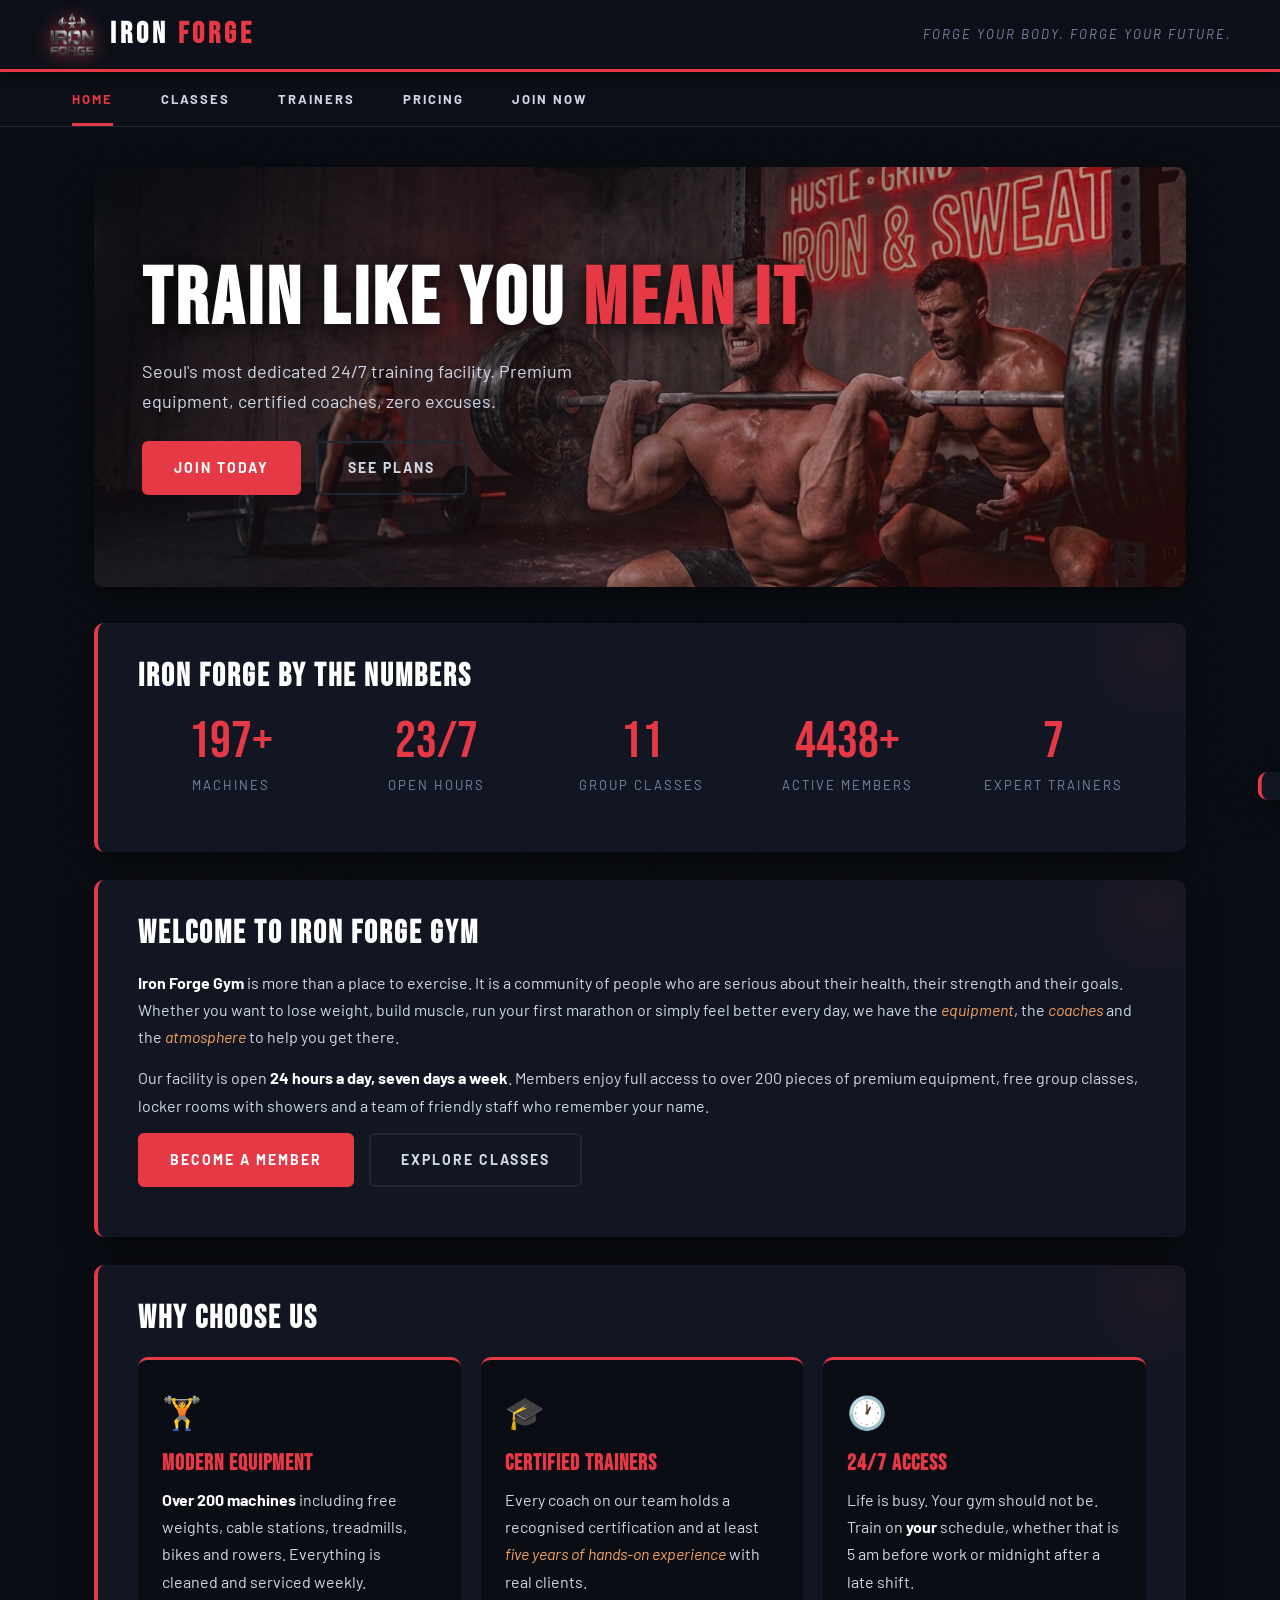
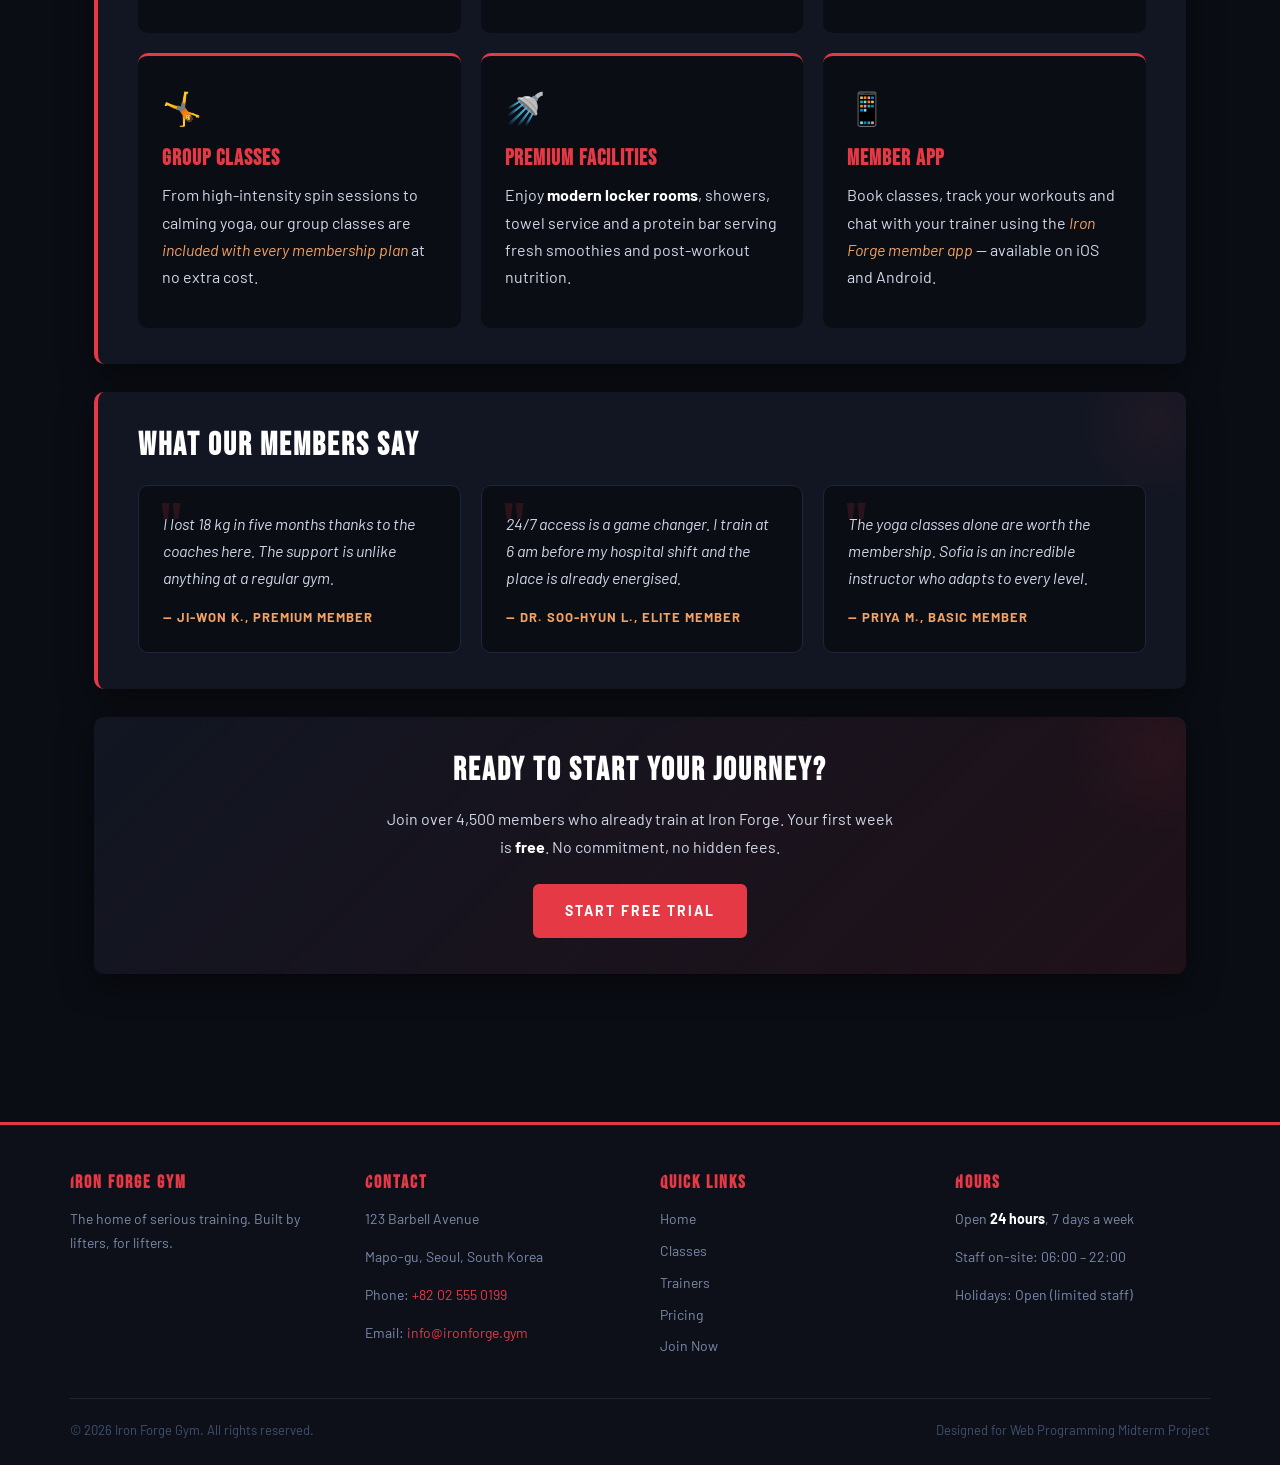
==== index.html @ 3f39e60e "Fix structure for GitHub Pages" ====
<!DOCTYPE html>
<html lang="en">
<head>
    <meta charset="UTF-8">
    <meta name="viewport" content="width=device-width, initial-scale=1.0">
    <meta name="description" content="Iron Forge Gym — a premium 24/7 gym in Seoul offering cardio, strength, yoga and personal training memberships.">
    <title>Iron Forge Gym — Home</title>
    <link rel="stylesheet" href="css/styles.css">
    <link rel="icon" type="image/svg+xml" href="assets/logo.png">
</head>
<body id="top">

    <a class="skip-link" href="#main-content">Skip to main content</a>

    <!-- ===== HEADER ===== -->
    <header>
        <div class="brand">
            <img src="assets/logo.png" alt="Iron Forge Gym Logo">
            <h1>IRON <span>FORGE</span></h1>
        </div>
        <p class="tagline"><em>Forge your body. Forge your future.</em></p>
    </header>

    <!-- ===== NAVIGATION ===== -->
    <nav aria-label="Main navigation">
        <ul>
            <li><a href="index.html" class="active" aria-current="page">Home</a></li>
            <li><a href="classes.html">Classes</a></li>
            <li><a href="trainers.html">Trainers</a></li>
            <li><a href="pricing.html">Pricing</a></li>
            <li><a href="register.html">Join Now</a></li>
        </ul>
    </nav>

    <!-- ===== MAIN ===== -->
    <main id="main-content">

        <!-- Hero Banner -->
        <figure class="hero reveal">
            <img src="assets/hero.png" alt="Iron Forge Gym training floor with premium equipment">
            <figcaption class="hero-overlay">
                <h2>TRAIN LIKE YOU <span>MEAN IT</span></h2>
                <p>Seoul's most dedicated 24/7 training facility. Premium equipment, certified coaches, zero excuses.</p>
                <div>
                    <a href="register.html" class="btn">Join Today</a>
                    <a href="pricing.html" class="btn btn-secondary btn-spaced">See Plans</a>
                </div>
            </figcaption>
        </figure>

        <!-- Animated Stats -->
        <section class="reveal" aria-label="Gym statistics">
            <h2>Iron Forge by the Numbers</h2>
            <div class="stats-row">
                <div class="stat-box">
                    <div class="stat-number" data-count="200" data-suffix="+">0</div>
                    <div class="stat-label">Machines</div>
                </div>
                <div class="stat-box">
                    <div class="stat-number" data-count="24" data-suffix="/7">0</div>
                    <div class="stat-label">Open Hours</div>
                </div>
                <div class="stat-box">
                    <div class="stat-number" data-count="12">0</div>
                    <div class="stat-label">Group Classes</div>
                </div>
                <div class="stat-box">
                    <div class="stat-number" data-count="4500" data-suffix="+">0</div>
                    <div class="stat-label">Active Members</div>
                </div>
                <div class="stat-box">
                    <div class="stat-number" data-count="8">0</div>
                    <div class="stat-label">Expert Trainers</div>
                </div>
            </div>
        </section>

        <!-- Welcome Section -->
        <section class="reveal">
            <h2>Welcome to Iron Forge Gym</h2>
            <p>
                <strong>Iron Forge Gym</strong> is more than a place to exercise. It is a community of people who
                are serious about their health, their strength and their goals. Whether you want to lose weight,
                build muscle, run your first marathon or simply feel better every day, we have the
                <em>equipment</em>, the <em>coaches</em> and the <em>atmosphere</em> to help you get there.
            </p>
            <p>
                Our facility is open <strong>24 hours a day, seven days a week</strong>. Members enjoy full access
                to over 200 pieces of premium equipment, free group classes, locker rooms with showers and
                a team of friendly staff who remember your name.
            </p>
            <p>
                <a href="register.html" class="btn">Become a Member</a>
                <a href="classes.html" class="btn btn-secondary btn-spaced">Explore Classes</a>
            </p>
        </section>

        <!-- Why Choose Us -->
        <section class="reveal">
            <h2>Why Choose Us</h2>
            <div class="features">
                <article>
                    <span class="icon" aria-hidden="true">🏋️</span>
                    <h3>Modern Equipment</h3>
                    <p>
                        <strong>Over 200 machines</strong> including free weights, cable stations,
                        treadmills, bikes and rowers. Everything is cleaned and serviced weekly.
                    </p>
                </article>
                <article>
                    <span class="icon" aria-hidden="true">🎓</span>
                    <h3>Certified Trainers</h3>
                    <p>
                        Every coach on our team holds a recognised certification and at least
                        <em>five years of hands-on experience</em> with real clients.
                    </p>
                </article>
                <article>
                    <span class="icon" aria-hidden="true">🕐</span>
                    <h3>24/7 Access</h3>
                    <p>
                        Life is busy. Your gym should not be. Train on <strong>your</strong> schedule,
                        whether that is 5 am before work or midnight after a late shift.
                    </p>
                </article>
                <article>
                    <span class="icon" aria-hidden="true">🤸</span>
                    <h3>Group Classes</h3>
                    <p>
                        From high-intensity spin sessions to calming yoga, our group classes are
                        <em>included with every membership plan</em> at no extra cost.
                    </p>
                </article>
                <article>
                    <span class="icon" aria-hidden="true">🚿</span>
                    <h3>Premium Facilities</h3>
                    <p>
                        Enjoy <strong>modern locker rooms</strong>, showers, towel service and a
                        protein bar serving fresh smoothies and post-workout nutrition.
                    </p>
                </article>
                <article>
                    <span class="icon" aria-hidden="true">📱</span>
                    <h3>Member App</h3>
                    <p>
                        Book classes, track your workouts and chat with your trainer using the
                        <em>Iron Forge member app</em> — available on iOS and Android.
                    </p>
                </article>
            </div>
        </section>

        <!-- Testimonials -->
        <section class="reveal">
            <h2>What Our Members Say</h2>
            <div class="testimonials">
                <article class="testimonial">
                    <p>I lost 18 kg in five months thanks to the coaches here. The support is unlike anything at a regular gym.</p>
                    <div class="author">— Ji-won K., Premium Member</div>
                </article>
                <article class="testimonial">
                    <p>24/7 access is a game changer. I train at 6 am before my hospital shift and the place is already energised.</p>
                    <div class="author">— Dr. Soo-hyun L., Elite Member</div>
                </article>
                <article class="testimonial">
                    <p>The yoga classes alone are worth the membership. Sofia is an incredible instructor who adapts to every level.</p>
                    <div class="author">— Priya M., Basic Member</div>
                </article>
            </div>
        </section>

        <!-- CTA -->
        <section class="reveal cta-section">
            <h2>Ready to Start Your Journey?</h2>
            <p class="cta-copy">
                Join over 4,500 members who already train at Iron Forge. Your first week is <strong>free</strong>.
                No commitment, no hidden fees.
            </p>
            <a href="register.html" class="btn">Start Free Trial</a>
        </section>

    </main>

    <!-- ===== FOOTER ===== -->
    <footer>
        <div class="footer-inner">
            <section>
                <h4>Iron Forge Gym</h4>
                <p>The home of serious training. Built by lifters, for lifters.</p>
            </section>
            <section>
                <h4>Contact</h4>
                <p>123 Barbell Avenue</p>
                <p>Mapo-gu, Seoul, South Korea</p>
                <p>Phone: <a href="tel:+82025550199">+82 02 555 0199</a></p>

<p>Email: <a href="mailto:info@ironforge.gym?subject=Gym Inquiry&body=Hello, I want to know about membership.">
    info@ironforge.gym
</a></p>
            </section>
            <section>
                <h4>Quick Links</h4>
                <ul>
                    <li><a href="index.html">Home</a></li>
                    <li><a href="classes.html">Classes</a></li>
                    <li><a href="trainers.html">Trainers</a></li>
                    <li><a href="pricing.html">Pricing</a></li>
                    <li><a href="register.html">Join Now</a></li>
                </ul>
            </section>
            <section>
                <h4>Hours</h4>
                <p>Open <strong>24 hours</strong>, 7 days a week</p>
                <p>Staff on-site: 06:00 – 22:00</p>
                <p>Holidays: Open (limited staff)</p>
            </section>
        </div>
        <div class="footer-bottom">
            <p>&copy; 2026 Iron Forge Gym. All rights reserved.</p>
            <p>Designed for Web Programming Midterm Project</p>
        </div>
    </footer>

    <button id="backToTop" title="Back to Top" aria-label="Back to top">&uarr;</button>
    <div id="toast" role="status" aria-live="polite"></div>

    <script src="js/scripts.js"></script>
</body>
</html>
---- css/styles.css ----
@import url('https://fonts.googleapis.com/css2?family=Bebas+Neue&family=Barlow:wght@400;600;700&display=swap');

/* ============================================================
   Iron Forge Gym — styles.css
   External stylesheet for all pages
   ============================================================ */

/* ---------- CSS Custom Properties ---------- */
:root {
    --red:        #e63946;
    --red-dark:   #c02735;
    --bg:         #0a0d14;
    --bg-card:    #111622;
    --bg-nav:     #0d1018;
    --border:     #1e2638;
    --text:       #d1d8e8;
    --text-muted: #7b8aaa;
    --white:      #ffffff;
    --accent:     #f4a261;
    --font-head:  'Bebas Neue', 'Impact', sans-serif;
    --font-body:  'Barlow', Arial, sans-serif;
    --radius:     10px;
    --shadow:     0 8px 32px rgba(0,0,0,0.5);
    --transition: 0.25s ease;
}

/* ---------- Reset & Base ---------- */
*, *::before, *::after {
    margin: 0;
    padding: 0;
    box-sizing: border-box;
}

html { scroll-behavior: smooth; }

body {
    font-family: var(--font-body);
    background-color: var(--bg);
    color: var(--text);
    line-height: 1.7;
    font-size: 16px;
    overflow-x: hidden;
}

/* Animated background noise texture */
body::before {
    content: '';
    position: fixed;
    inset: 0;
    background-image: url("data:image/svg+xml,%3Csvg viewBox='0 0 200 200' xmlns='http://www.w3.org/2000/svg'%3E%3Cfilter id='n'%3E%3CfeTurbulence type='fractalNoise' baseFrequency='0.9' numOctaves='4' stitchTiles='stitch'/%3E%3C/filter%3E%3Crect width='100%25' height='100%25' filter='url(%23n)' opacity='0.03'/%3E%3C/svg%3E");
    pointer-events: none;
    z-index: 0;
    opacity: 0.4;
}

/* ---------- Typography ---------- */
h1, h2, h3, h4, h5 {
    font-family: var(--font-head);
    letter-spacing: 1.5px;
    line-height: 1.15;
}

a { color: var(--red); text-decoration: none; transition: color var(--transition); }
a:hover { color: var(--accent); }

img { max-width: 100%; height: auto; display: block; }

/* ---------- Skip Link (Accessibility) ---------- */
.skip-link {
    position: absolute;
    left: -9999px;
    top: 10px;
    background: var(--red);
    color: #fff;
    padding: 8px 16px;
    border-radius: 4px;
    z-index: 9999;
    font-weight: bold;
}
.skip-link:focus { left: 10px; }

/* ---------- Header ---------- */
header {
    background-color: var(--bg-nav);
    padding: 0 48px;
    display: flex;
    align-items: center;
    justify-content: space-between;
    border-bottom: 3px solid var(--red);
    position: sticky;
    top: 0;
    z-index: 100;
    height: 72px;
    box-shadow: 0 2px 20px rgba(0,0,0,0.7);
}

header .brand {
    display: flex;
    align-items: center;
    gap: 14px;
}

header .brand img {
    width: 48px;
    height: 48px;
    filter: drop-shadow(0 0 8px rgba(230,57,70,0.6));
    transition: transform var(--transition), filter var(--transition);
}

header .brand img:hover {
    transform: rotate(-5deg) scale(1.1);
    filter: drop-shadow(0 0 14px rgba(230,57,70,1));
}

header h1 {
    font-family: var(--font-head);
    font-size: 30px;
    letter-spacing: 4px;
    color: var(--white);
}

header h1 span { color: var(--red); }

header .tagline {
    font-size: 13px;
    color: var(--text-muted);
    letter-spacing: 2px;
    text-transform: uppercase;
    font-style: italic;
}

/* ---------- Navigation ---------- */
nav {
    background-color: var(--bg-nav);
    padding: 0 48px;
    border-bottom: 1px solid var(--border);
    position: sticky;
    top: 72px;
    z-index: 99;
}

nav ul {
    list-style: none;
    display: flex;
    flex-wrap: wrap;
    gap: 0;
}

nav ul li a {
    display: block;
    padding: 16px 24px;
    color: var(--text);
    text-decoration: none;
    font-weight: 700;
    letter-spacing: 2px;
    text-transform: uppercase;
    font-size: 13px;
    transition: color var(--transition), background-color var(--transition);
    position: relative;
}

nav ul li a::after {
    content: '';
    position: absolute;
    bottom: 0;
    left: 24px;
    right: 24px;
    height: 3px;
    background: var(--red);
    transform: scaleX(0);
    transition: transform var(--transition);
    transform-origin: left;
}

nav ul li a:hover::after,
nav ul li a.active::after {
    transform: scaleX(1);
}

nav ul li a:hover { color: var(--white); }
nav ul li a.active { color: var(--red); }

/* ---------- Main Container ---------- */
main {
    position: relative;
    z-index: 1;
    max-width: 1140px;
    margin: 0 auto;
    padding: 40px 24px 60px;
}

/* ---------- Hero Banner ---------- */
.hero {
    position: relative;
    width: 100%;
    border-radius: var(--radius);
    overflow: hidden;
    margin-bottom: 36px;
    box-shadow: var(--shadow);
}

.hero img {
    width: 100%;
    height: 420px;
    object-fit: cover;
}

.hero-overlay {
    position: absolute;
    inset: 0;
    background: linear-gradient(135deg, rgba(10,13,20,0.85) 0%, rgba(230,57,70,0.15) 100%);
    display: flex;
    flex-direction: column;
    justify-content: center;
    padding: 48px;
}

.hero-overlay h2 {
    font-family: var(--font-head);
    font-size: clamp(42px, 7vw, 80px);
    color: var(--white);
    letter-spacing: 4px;
    text-shadow: 0 4px 20px rgba(0,0,0,0.8);
    margin-bottom: 16px;
    line-height: 1;
}

.hero-overlay h2 span { color: var(--red); }

.hero-overlay p {
    font-size: 18px;
    color: var(--text);
    max-width: 520px;
    margin-bottom: 24px;
}

/* ---------- Sections ---------- */
section {
    background-color: var(--bg-card);
    padding: 36px 40px;
    border-radius: var(--radius);
    margin-bottom: 28px;
    border-left: 4px solid var(--red);
    box-shadow: var(--shadow);
    position: relative;
    overflow: hidden;
}

section::before {
    content: '';
    position: absolute;
    top: -60px;
    right: -60px;
    width: 180px;
    height: 180px;
    background: radial-gradient(circle, rgba(230,57,70,0.06) 0%, transparent 70%);
    pointer-events: none;
}

section h2 {
    font-family: var(--font-head);
    color: var(--white);
    margin-bottom: 16px;
    font-size: 32px;
    letter-spacing: 2px;
}

section h3 {
    color: var(--red);
    margin-bottom: 10px;
    font-size: 22px;
    font-family: var(--font-head);
    letter-spacing: 1px;
}

section p {
    margin-bottom: 14px;
    color: var(--text);
}

section strong { color: var(--white); }
section em { color: var(--accent); font-style: italic; }

/* ---------- Features Grid ---------- */
.features {
    display: grid;
    grid-template-columns: repeat(auto-fill, minmax(260px, 1fr));
    gap: 20px;
    margin-top: 20px;
}

.features article {
    background-color: var(--bg);
    padding: 24px;
    border-radius: var(--radius);
    border-top: 3px solid var(--red);
    transition: transform var(--transition), box-shadow var(--transition);
    position: relative;
    overflow: hidden;
}

.features article:hover {
    transform: translateY(-6px);
    box-shadow: 0 16px 40px rgba(230,57,70,0.2);
}

.features article .icon {
    font-size: 32px;
    margin-bottom: 12px;
    display: block;
}

/* ---------- Cards (Classes / Trainers) ---------- */
.card-grid {
    display: grid;
    grid-template-columns: repeat(auto-fill, minmax(280px, 1fr));
    gap: 24px;
    margin-top: 20px;
}

.card {
    background-color: var(--bg);
    border-radius: var(--radius);
    overflow: hidden;
    border: 1px solid var(--border);
    transition: transform var(--transition), box-shadow var(--transition), border-color var(--transition);
    display: flex;
    flex-direction: column;
}

.card:hover {
    transform: translateY(-8px);
    box-shadow: 0 20px 48px rgba(230,57,70,0.25);
    border-color: var(--red);
}

.card img {
   .card img {
  width: 100%;
  height: 260px;
  object-fit: cover;
  object-position: center top;
  display: block;
}
}

.card-body {
    padding: 20px;
    flex: 1;
    display: flex;
    flex-direction: column;
    gap: 8px;
}

.card-body h3 { font-size: 20px; }
.card-body p { color: var(--text-muted); font-size: 14px; flex: 1; }

.card-tag {
    display: inline-block;
    background: rgba(230,57,70,0.15);
    color: var(--red);
    padding: 4px 10px;
    border-radius: 20px;
    font-size: 12px;
    font-weight: 700;
    letter-spacing: 1px;
    text-transform: uppercase;
    border: 1px solid rgba(230,57,70,0.3);
    align-self: flex-start;
}

/* ---------- Pricing ---------- */
.pricing-grid {
    display: grid;
    grid-template-columns: repeat(auto-fill, minmax(270px, 1fr));
    gap: 24px;
    margin-top: 24px;
}

.price-card {
    background-color: var(--bg);
    border: 2px solid var(--border);
    border-radius: var(--radius);
    padding: 32px 28px;
    text-align: center;
    transition: transform var(--transition), border-color var(--transition), box-shadow var(--transition);
    position: relative;
}

.price-card:hover {
    transform: translateY(-6px);
    border-color: var(--red);
    box-shadow: 0 20px 48px rgba(230,57,70,0.2);
}

.price-card.popular {
    border-color: var(--red);
    background: linear-gradient(160deg, var(--bg-card) 0%, rgba(230,57,70,0.05) 100%);
}

.price-card .badge {
    position: absolute;
    top: -14px;
    left: 50%;
    transform: translateX(-50%);
    background: var(--red);
    color: #fff;
    font-size: 11px;
    font-weight: 700;
    letter-spacing: 2px;
    padding: 4px 14px;
    border-radius: 20px;
    text-transform: uppercase;
}

.price-card h3 {
    font-size: 24px;
    margin-bottom: 12px;
    font-family: var(--font-head);
}

.price-card .price {
    font-size: 48px;
    color: var(--white);
    font-family: var(--font-head);
    letter-spacing: 2px;
    margin: 14px 0 4px;
    line-height: 1;
}

.price-card .price small {
    font-size: 16px;
    color: var(--text-muted);
    font-family: var(--font-body);
}

.price-card ul {
    list-style: none;
    margin: 18px 0 24px;
    text-align: left;
}

.price-card ul li {
    padding: 8px 0;
    border-bottom: 1px solid var(--border);
    font-size: 14px;
    color: var(--text-muted);
    display: flex;
    align-items: center;
    gap: 8px;
}

.price-card ul li::before {
    content: '✓';
    color: var(--red);
    font-weight: bold;
    font-size: 16px;
    flex-shrink: 0;
}

/* ---------- Buttons ---------- */
.btn {
    display: inline-block;
    padding: 13px 30px;
    background-color: var(--red);
    color: var(--white);
    text-decoration: none;
    border-radius: 6px;
    font-weight: 700;
    letter-spacing: 2px;
    border: 2px solid var(--red);
    cursor: pointer;
    font-size: 14px;
    text-transform: uppercase;
    font-family: var(--font-body);
    transition: background-color var(--transition), transform var(--transition), box-shadow var(--transition);
}

.btn:hover {
    background-color: var(--red-dark);
    border-color: var(--red-dark);
    transform: translateY(-2px);
    box-shadow: 0 8px 24px rgba(230,57,70,0.35);
    color: var(--white);
}

.btn-secondary {
    background-color: transparent;
    border-color: var(--border);
    color: var(--text);
}

.btn-secondary:hover {
    background-color: var(--bg-card);
    border-color: var(--text-muted);
    color: var(--white);
}

.btn-spaced {
    margin-left: 12px;
}

.table-scroll {
    overflow-x: auto;
}

.cta-section {
    text-align: center;
    border-left: none;
    background: linear-gradient(135deg, #111622 0%, rgba(230,57,70,0.1) 100%);
}

.cta-section-plain {
    background: var(--bg-card);
}

.cta-copy {
    max-width: 520px;
    margin: 0 auto 24px;
}

.cta-copy.narrow {
    max-width: 480px;
}

.cta-copy.compact {
    margin-bottom: 20px;
}

/* ---------- Schedule Table ---------- */
.schedule-table {
    width: 100%;
    border-collapse: collapse;
    margin-top: 16px;
    font-size: 14px;
}

.schedule-table th,
.schedule-table td {
    padding: 12px 16px;
    border: 1px solid var(--border);
    text-align: left;
}

.schedule-table thead tr {
    background-color: var(--red);
}

.schedule-table th {
    color: var(--white);
    font-family: var(--font-head);
    letter-spacing: 1px;
}

.schedule-table tr:nth-child(even) td {
    background-color: rgba(255,255,255,0.03);
}

.schedule-table tr:hover td {
    background-color: rgba(230,57,70,0.07);
}

/* ---------- Trainer Card Specifics ---------- */
.trainer-socials {
    display: flex;
    gap: 10px;
    margin-top: 10px;
}

.trainer-socials a {
    font-size: 12px;
    color: var(--text-muted);
    padding: 4px 10px;
    border: 1px solid var(--border);
    border-radius: 4px;
    transition: border-color var(--transition), color var(--transition);
}

.trainer-socials a:hover {
    border-color: var(--red);
    color: var(--red);
}

.stat-bar {
    height: 6px;
    background: var(--border);
    border-radius: 3px;
    overflow: hidden;
    margin: 4px 0;
}

.stat-bar-fill {
    height: 100%;
    background: linear-gradient(90deg, var(--red), var(--accent));
    border-radius: 3px;
    transition: width 1s ease;
    width: 0;
}

.trainer-meta {
    font-size: 13px;
    color: var(--text-muted);
}

.skill-list {
    margin-top: 12px;
}

.skill-label {
    font-size: 12px;
    color: var(--text-muted);
    margin-bottom: 4px;
}

.skill-label.stacked {
    margin-top: 8px;
}

.features-spaced {
    margin-top: 20px;
}

.top-spaced {
    margin-top: 20px;
}

/* ---------- Form Styles ---------- */
form fieldset {
    border: 2px solid var(--border);
    border-radius: var(--radius);
    padding: 28px 24px;
    margin-bottom: 24px;
    background-color: var(--bg);
    transition: border-color var(--transition);
}

form fieldset:focus-within {
    border-color: rgba(230,57,70,0.4);
}

form legend {
    color: var(--red);
    font-family: var(--font-head);
    font-weight: 700;
    padding: 0 12px;
    font-size: 22px;
    letter-spacing: 1px;
}

.form-row {
    display: flex;
    flex-wrap: wrap;
    gap: 20px;
    margin-bottom: 16px;
}

.form-group {
    flex: 1 1 240px;
    display: flex;
    flex-direction: column;
}

.form-group label {
    margin-bottom: 7px;
    color: var(--text);
    font-weight: 700;
    font-size: 13px;
    letter-spacing: 1px;
    text-transform: uppercase;
}

.form-group input[type="text"],
.form-group input[type="email"],
.form-group input[type="number"],
.form-group input[type="date"],
.form-group input[type="tel"],
.form-group select,
.form-group textarea {
    padding: 11px 14px;
    border: 2px solid var(--border);
    border-radius: 7px;
    background-color: var(--bg-card);
    color: var(--text);
    font-size: 15px;
    font-family: var(--font-body);
    transition: border-color var(--transition), box-shadow var(--transition);
}

.form-group input:focus,
.form-group select:focus,
.form-group textarea:focus {
    outline: none;
    border-color: var(--red);
    box-shadow: 0 0 0 3px rgba(230,57,70,0.15);
}

.form-group textarea {
    min-height: 100px;
    resize: vertical;
}

.radio-group,
.checkbox-group {
    display: flex;
    flex-wrap: wrap;
    gap: 14px;
    padding: 8px 0;
}

.radio-group label,
.checkbox-group label {
    font-weight: 500;
    font-size: 14px;
    display: flex;
    align-items: center;
    gap: 8px;
    cursor: pointer;
    color: var(--text);
    padding: 8px 14px;
    border: 2px solid var(--border);
    border-radius: 7px;
    transition: border-color var(--transition), background-color var(--transition);
}

.radio-group label:hover,
.checkbox-group label:hover {
    border-color: var(--red);
    background-color: rgba(230,57,70,0.06);
}

.radio-group input[type="radio"],
.checkbox-group input[type="checkbox"] {
    accent-color: var(--red);
    width: 16px;
    height: 16px;
    cursor: pointer;
}

.form-actions {
    display: flex;
    gap: 14px;
    margin-top: 14px;
    flex-wrap: wrap;
}

.form-note {
    margin-bottom: 16px;
    color: var(--text-muted);
    font-size: 14px;
}

.form-note.tight {
    margin-bottom: 14px;
}

.small-link-row {
    margin-top: 12px;
    font-size: 13px;
}

/* Form validation indicators */
.form-group input.valid { border-color: #22c55e; }
.form-group input.invalid { border-color: var(--red); }

.field-hint {
    font-size: 12px;
    color: var(--text-muted);
    margin-top: 4px;
}
.field-hint.error { color: var(--red); }
.field-hint.success { color: #22c55e; }

/* ---------- Results Table ---------- */
.results-table {
    width: 100%;
    border-collapse: collapse;
    margin-top: 24px;
    background-color: var(--bg);
    border-radius: var(--radius);
    overflow: hidden;
    box-shadow: var(--shadow);
}

.results-table thead tr {
    background: linear-gradient(90deg, var(--red), #c02735);
}

.results-table th {
    padding: 16px 20px;
    text-align: left;
    color: var(--white);
    font-family: var(--font-head);
    font-size: 16px;
    letter-spacing: 2px;
}

.results-table td {
    padding: 13px 20px;
    border-bottom: 1px solid var(--border);
    color: var(--text);
    font-size: 14px;
}

.results-table tr:nth-child(even) td {
    background-color: var(--bg-card);
}

.results-table tr:hover td {
    background-color: rgba(230,57,70,0.05);
}

.muted-value {
    color: var(--text-muted);
    font-style: italic;
}

.results-actions {
    margin-top: 24px;
}

.results-footer {
    margin-left: auto;
    margin-right: auto;
}

/* ---------- Counters / Stats ---------- */
.stats-row {
    display: flex;
    flex-wrap: wrap;
    gap: 20px;
    justify-content: space-around;
    text-align: center;
    margin: 20px 0;
}

.stat-box {
    flex: 1 1 140px;
}

.stat-box .stat-number {
    font-family: var(--font-head);
    font-size: 52px;
    color: var(--red);
    line-height: 1;
}

.stat-box .stat-label {
    font-size: 13px;
    color: var(--text-muted);
    letter-spacing: 2px;
    text-transform: uppercase;
    margin-top: 6px;
}

/* ---------- Testimonials ---------- */
.testimonials {
    display: grid;
    grid-template-columns: repeat(auto-fill, minmax(280px, 1fr));
    gap: 20px;
    margin-top: 20px;
}

.testimonial {
    background: var(--bg);
    padding: 24px;
    border-radius: var(--radius);
    border: 1px solid var(--border);
    position: relative;
}

.testimonial::before {
    content: '"';
    font-family: var(--font-head);
    font-size: 72px;
    color: rgba(230,57,70,0.15);
    position: absolute;
    top: 10px;
    left: 20px;
    line-height: 1;
}

.testimonial p {
    font-style: italic;
    color: var(--text);
    position: relative;
    z-index: 1;
    margin-bottom: 14px;
}

.testimonial .author {
    font-weight: 700;
    color: var(--accent);
    font-size: 13px;
    text-transform: uppercase;
    letter-spacing: 1px;
}

/* ---------- Accordion (FAQ) ---------- */
.accordion-item {
    border: 1px solid var(--border);
    border-radius: var(--radius);
    margin-bottom: 10px;
    overflow: hidden;
}

.accordion-btn {
    width: 100%;
    background: var(--bg-card);
    color: var(--text);
    border: none;
    padding: 18px 24px;
    text-align: left;
    font-size: 16px;
    font-family: var(--font-body);
    font-weight: 700;
    cursor: pointer;
    display: flex;
    justify-content: space-between;
    align-items: center;
    transition: background var(--transition);
}

.accordion-btn:hover { background: var(--bg); color: var(--white); }
.accordion-btn.open { color: var(--red); }

.accordion-btn .chevron {
    transition: transform var(--transition);
    font-size: 18px;
}

.accordion-btn.open .chevron { transform: rotate(180deg); }

.accordion-content {
    max-height: 0;
    overflow: hidden;
    transition: max-height 0.35s ease;
    background: var(--bg);
    padding: 0 24px;
    color: var(--text-muted);
    font-size: 14px;
    line-height: 1.8;
}

.accordion-content.open {
    max-height: 400px;
    padding: 16px 24px;
}

/* ---------- Footer ---------- */
footer {
    background-color: var(--bg-nav);
    padding: 48px 48px 24px;
    border-top: 3px solid var(--red);
    margin-top: 60px;
    position: relative;
    z-index: 1;
}

.footer-inner {
    max-width: 1140px;
    margin: 0 auto;
    display: grid;
    grid-template-columns: repeat(auto-fill, minmax(220px, 1fr));
    gap: 40px;
}

footer section {
    background: transparent;
    border: none;
    padding: 0;
    margin: 0;
    box-shadow: none;
}
footer section::before { display: none; }

footer h4 {
    font-family: var(--font-head);
    color: var(--red);
    margin-bottom: 14px;
    font-size: 18px;
    letter-spacing: 2px;
    text-transform: uppercase;
}

footer p, footer li { color: var(--text-muted); font-size: 14px; }

footer ul { list-style: none; }

footer ul li { margin-bottom: 8px; }

footer ul li a {
    color: var(--text-muted);
    text-decoration: none;
    transition: color var(--transition);
    font-size: 14px;
}

footer ul li a:hover { color: var(--red); }

.footer-bottom {
    max-width: 1140px;
    margin: 32px auto 0;
    padding-top: 20px;
    border-top: 1px solid var(--border);
    display: flex;
    justify-content: space-between;
    align-items: center;
    flex-wrap: wrap;
    gap: 10px;
}

.footer-bottom p { color: #415070; font-size: 13px; }

/* ---------- Back to Top Button ---------- */
#backToTop {
    position: fixed;
    bottom: 32px;
    right: 32px;
    width: 52px;
    height: 52px;
    background: var(--red);
    color: var(--white);
    border: none;
    border-radius: 50%;
    font-size: 22px;
    font-weight: bold;
    cursor: pointer;
    display: none;
    box-shadow: 0 6px 24px rgba(230,57,70,0.5);
    z-index: 999;
    transition: background var(--transition), transform var(--transition);
    align-items: center;
    justify-content: center;
}

#backToTop:hover {
    background: var(--red-dark);
    transform: translateY(-4px);
}

/* ---------- Scroll Animation ---------- */
.reveal {
    opacity: 1;
    transform: none;
    transition: opacity 0.65s ease, transform 0.65s ease;
}

.reveal.visible {
    opacity: 1;
    transform: none;
}

/* ---------- Toast Notification ---------- */
#toast {
    position: fixed;
    bottom: 100px;
    right: 32px;
    background: var(--bg-card);
    color: var(--white);
    padding: 14px 22px;
    border-radius: var(--radius);
    border-left: 4px solid var(--red);
    box-shadow: var(--shadow);
    z-index: 1000;
    font-size: 14px;
    font-weight: 700;
    transform: translateX(120%);
    transition: transform 0.35s ease;
    pointer-events: none;
}

#toast.show { transform: none; }

/* ---------- Loading Spinner ---------- */
.spinner {
    display: inline-block;
    width: 18px;
    height: 18px;
    border: 3px solid rgba(255,255,255,0.3);
    border-top-color: var(--white);
    border-radius: 50%;
    animation: spin 0.7s linear infinite;
    vertical-align: middle;
    margin-left: 8px;
}

@keyframes spin { to { transform: rotate(360deg); } }

/* ---------- Responsive ---------- */
@media (max-width: 900px) {
    header { padding: 0 24px; height: 64px; }
    nav { padding: 0 24px; top: 64px; }
    main { padding: 28px 16px 48px; }
}

@media (max-width: 640px) {
    header {
        flex-direction: column;
        height: auto;
        padding: 14px 20px;
        gap: 8px;
    }
    nav { top: auto; position: relative; }
    nav ul { justify-content: center; }
    nav ul li a { padding: 12px 14px; font-size: 11px; }
    .hero img { height: 240px; }
    .hero-overlay { padding: 28px; }
    section { padding: 24px 20px; }
    footer { padding: 36px 20px 20px; }
    .footer-inner { grid-template-columns: 1fr 1fr; }
}
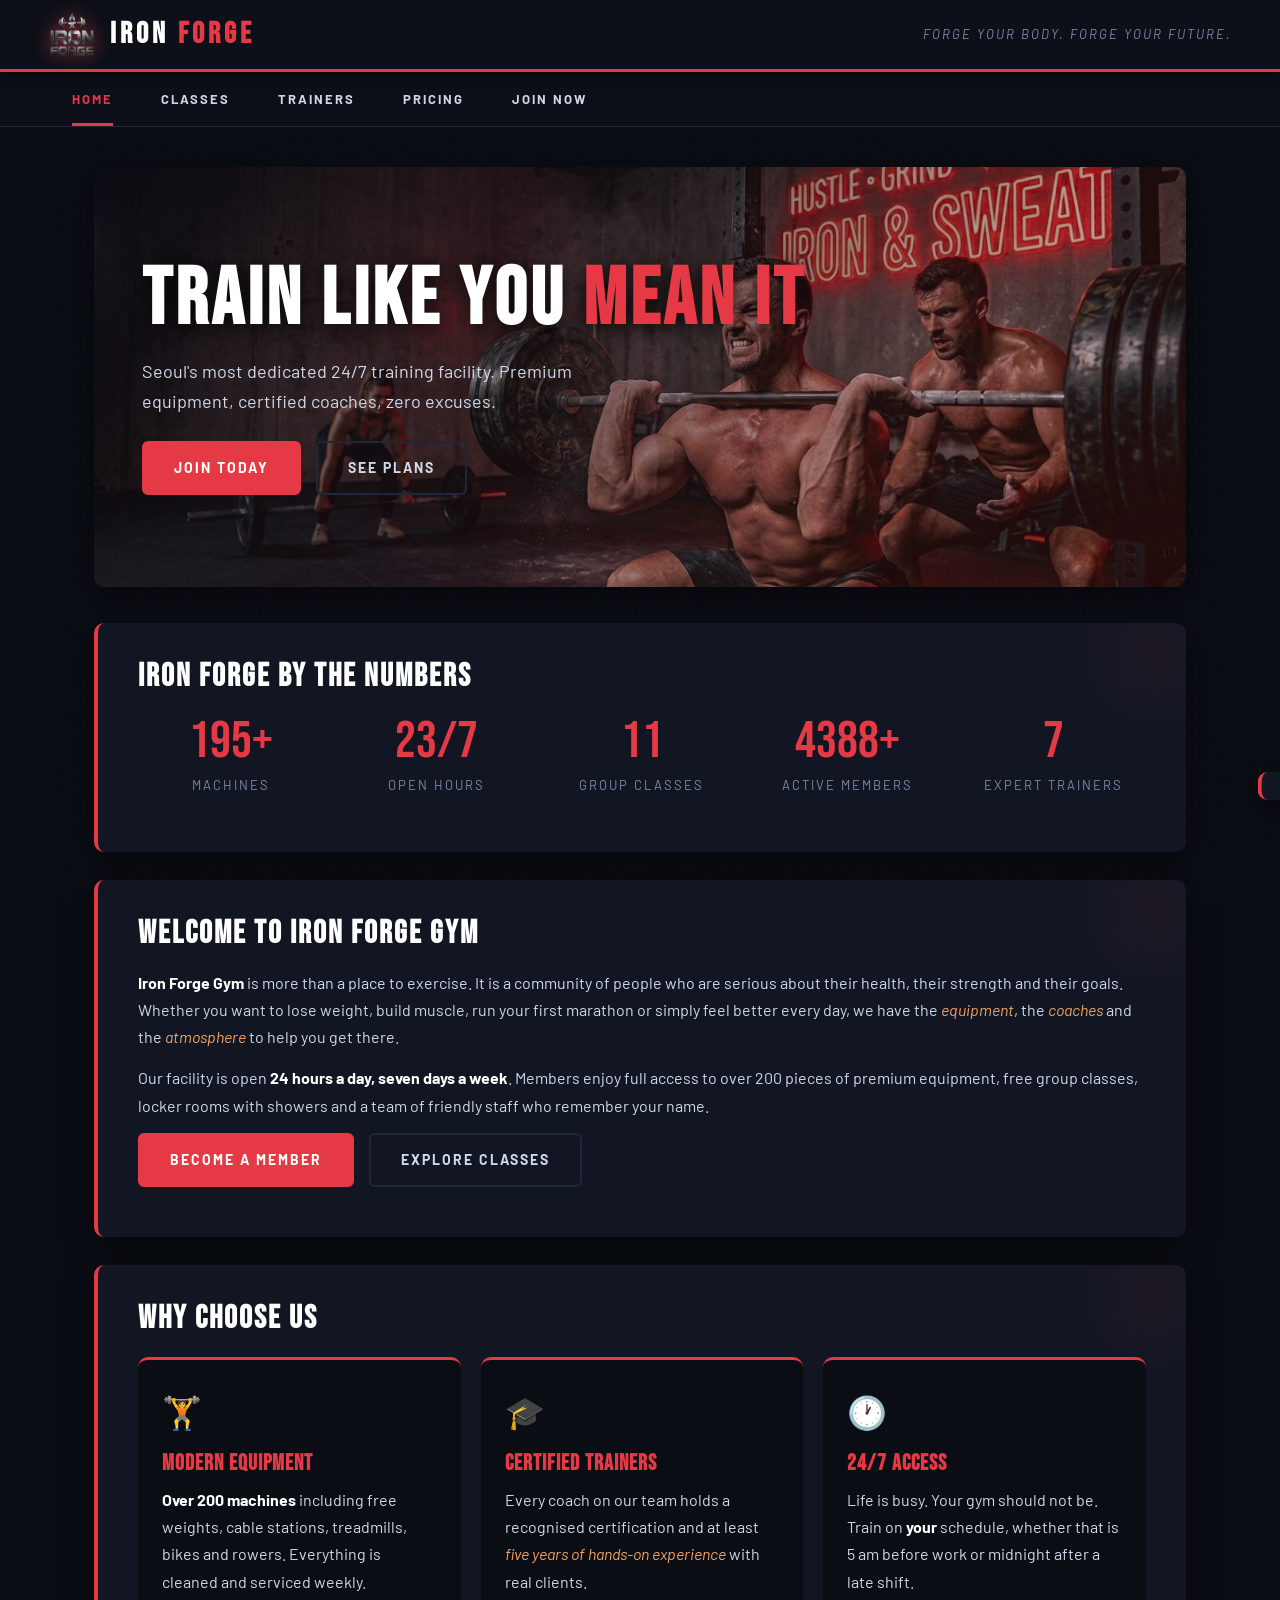
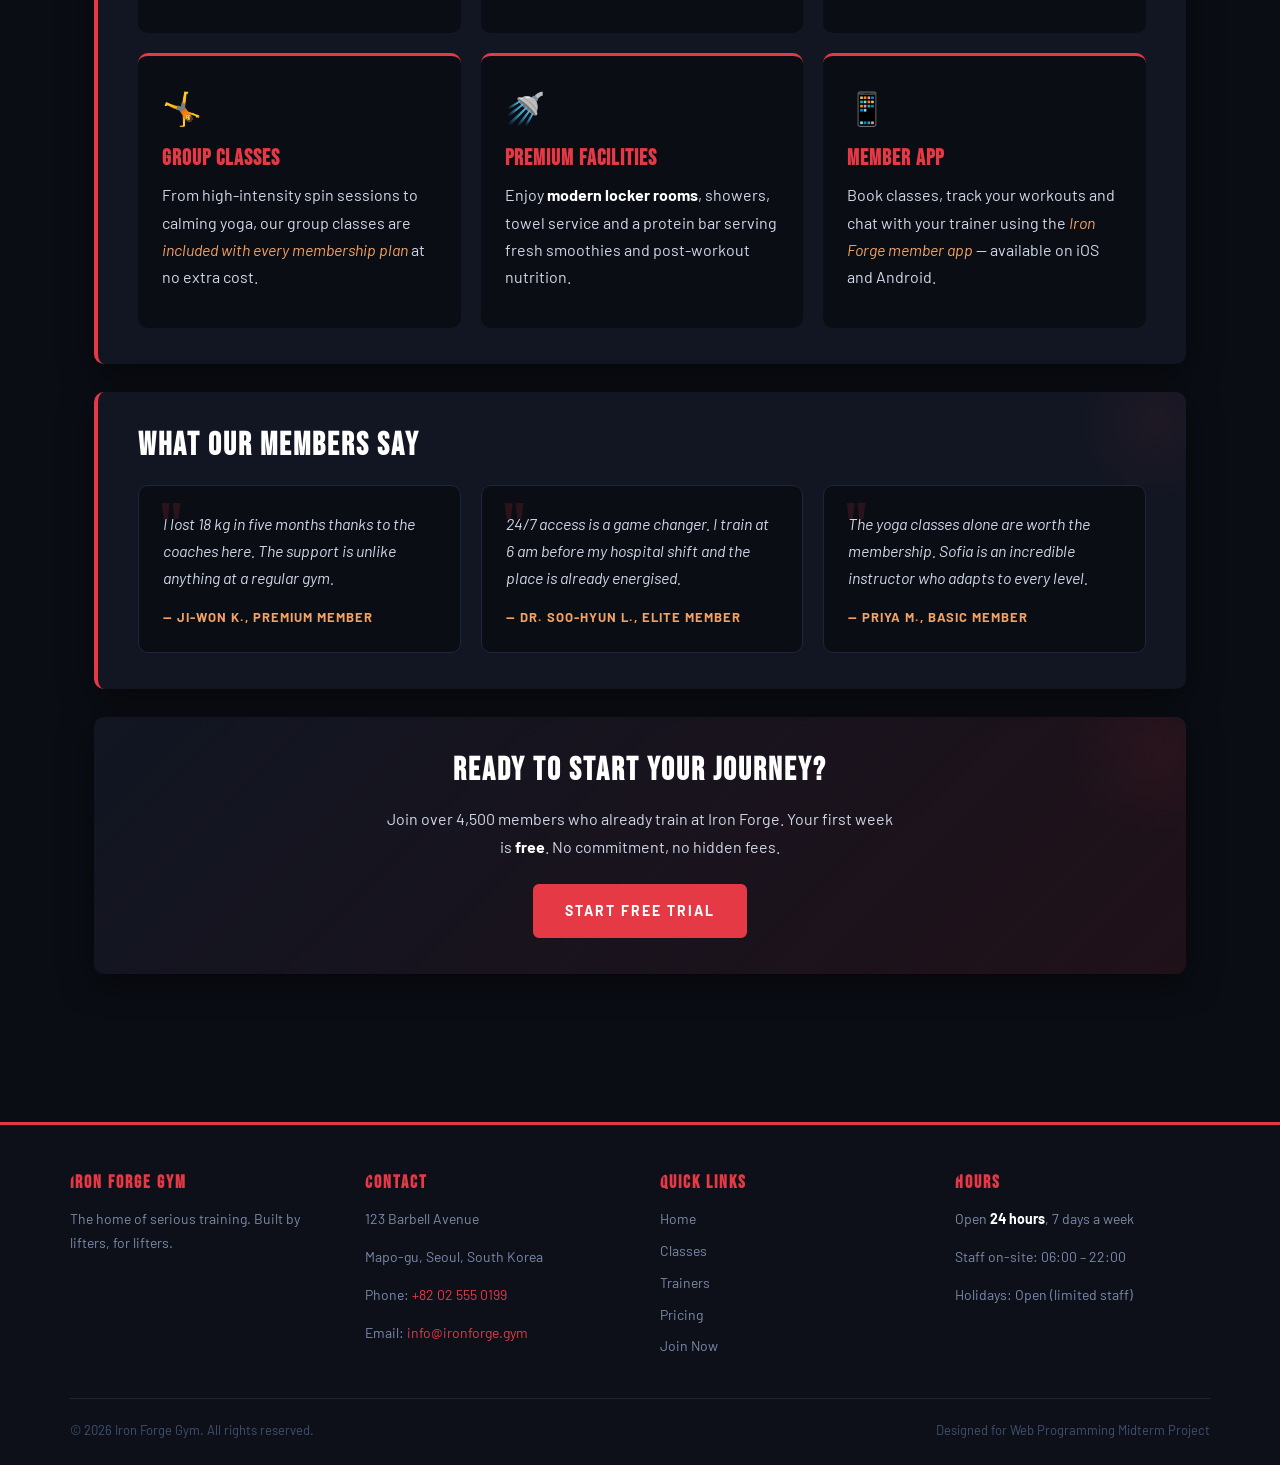
==== commit 8777fe24: "Replace logo image format from PNG to WEBP" ====
--- a/index.html
+++ b/index.html
@@ -15,7 +15,7 @@
     <!-- ===== HEADER ===== -->
     <header>
         <div class="brand">
-            <img src="assets/logo.png" alt="Iron Forge Gym Logo">
+            <img src="assets/logo.webp" alt="Iron Forge Gym Logo">
             <h1>IRON <span>FORGE</span></h1>
         </div>
         <p class="tagline"><em>Forge your body. Forge your future.</em></p>
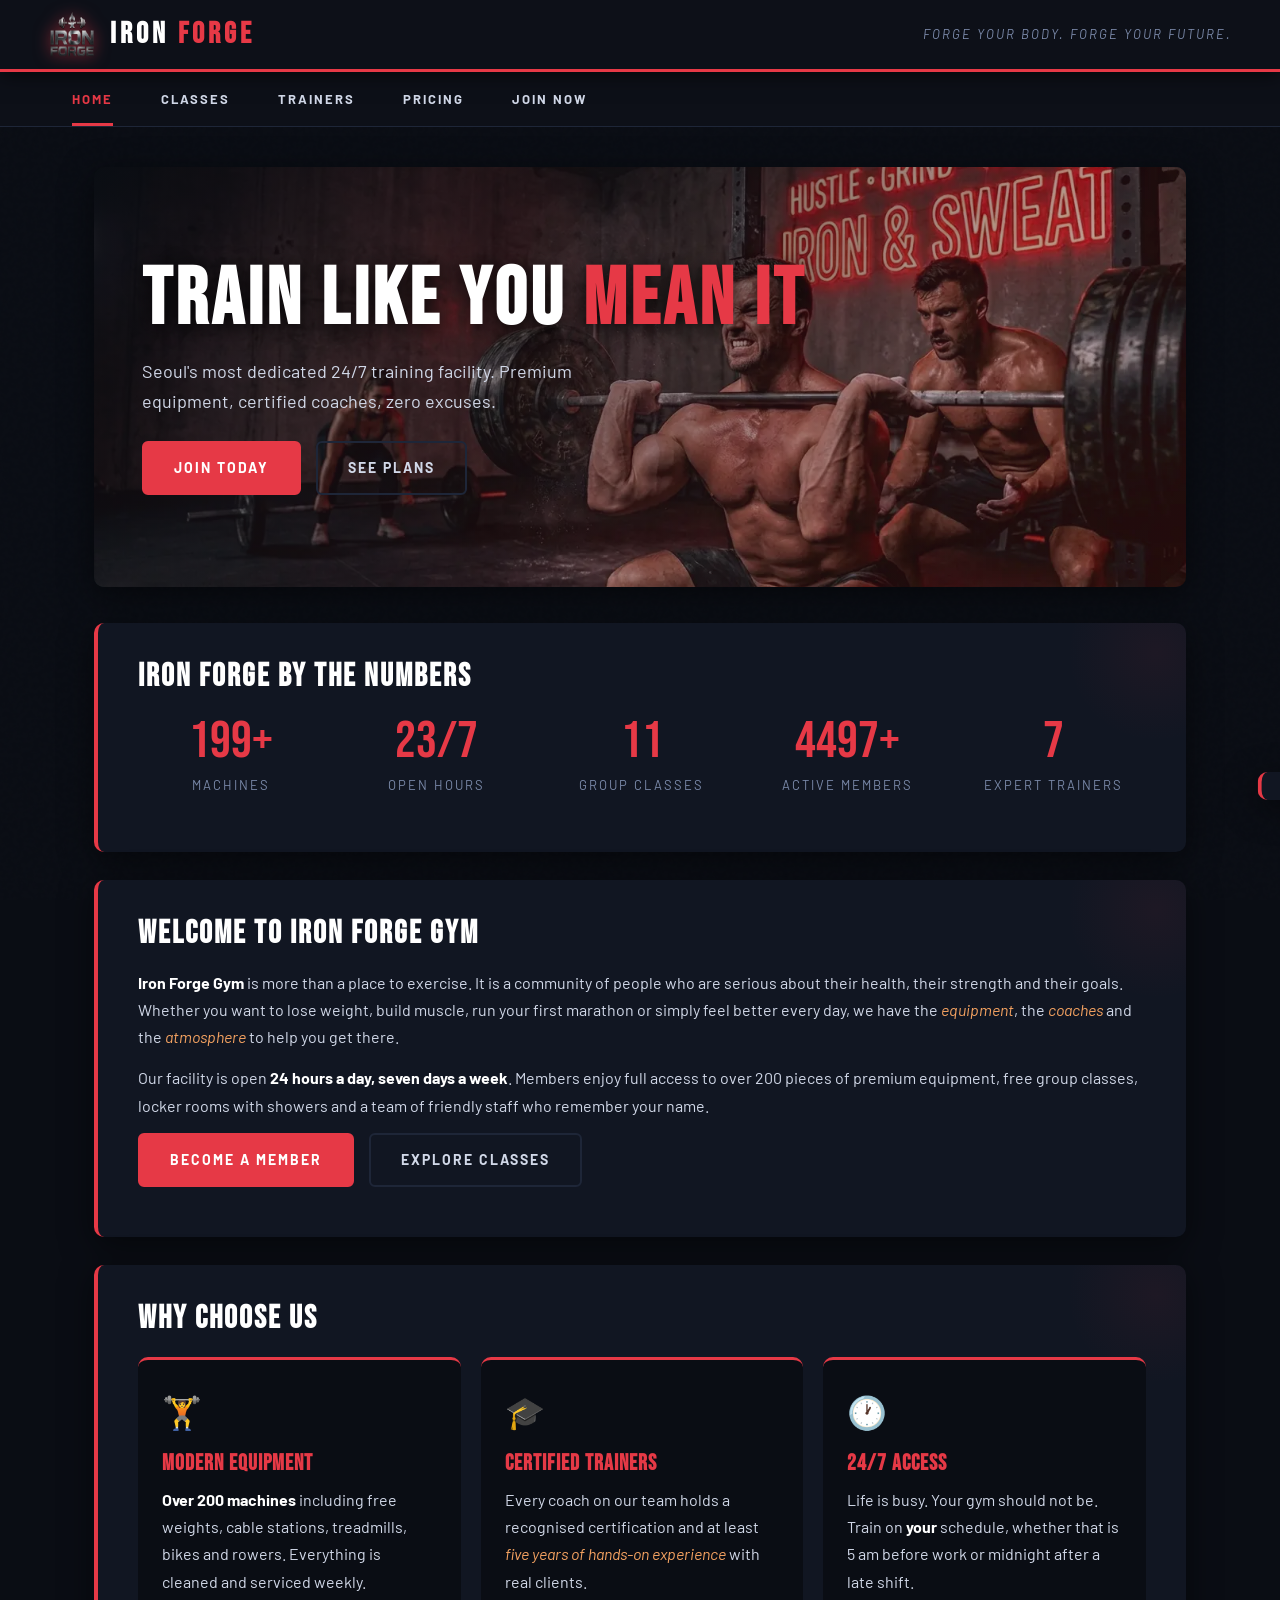
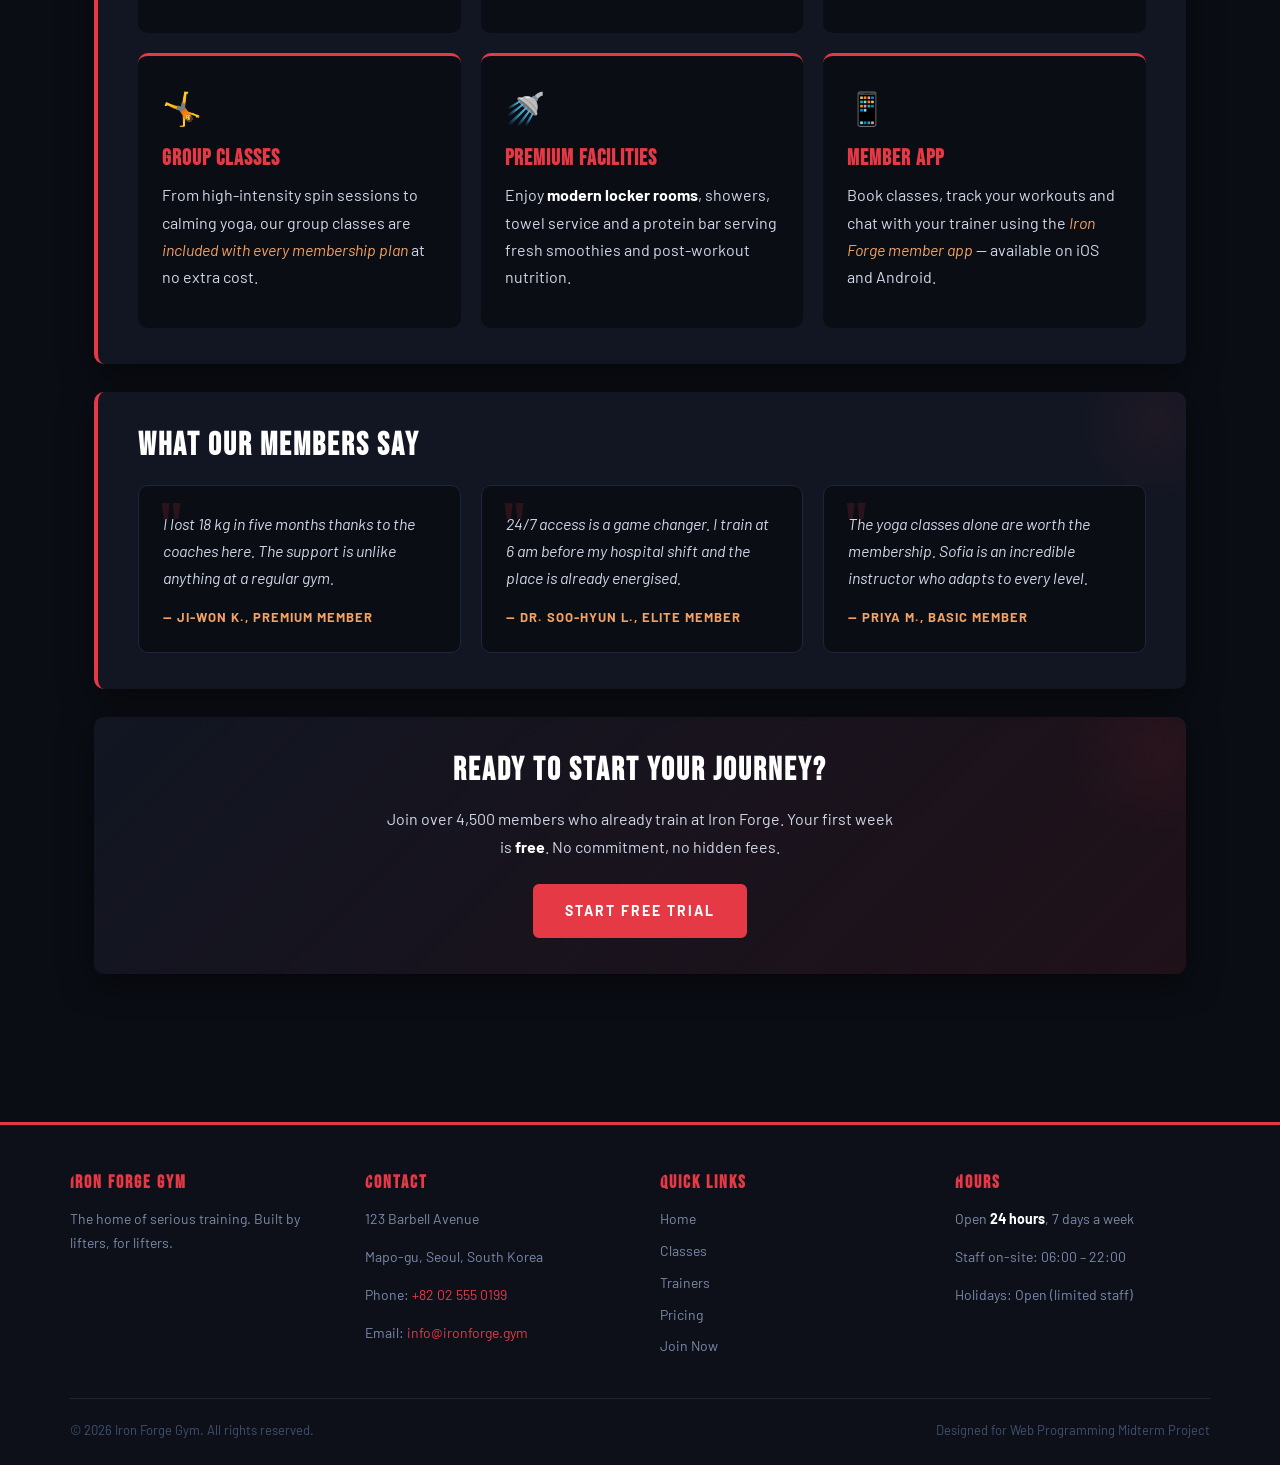
==== commit 03f7454a: "Updated project" ====
--- a/index.html
+++ b/index.html
@@ -15,7 +15,7 @@
     <!-- ===== HEADER ===== -->
     <header>
         <div class="brand">
-            <img src="assets/logo.webp" alt="Iron Forge Gym Logo">
+            <img src="assets/logo.webp" loading="lazy"alt="Iron Forge Gym Logo">
             <h1>IRON <span>FORGE</span></h1>
         </div>
         <p class="tagline"><em>Forge your body. Forge your future.</em></p>
@@ -37,7 +37,7 @@
 
         <!-- Hero Banner -->
         <figure class="hero reveal">
-            <img src="assets/hero.png" alt="Iron Forge Gym training floor with premium equipment">
+            <img src="assets/hero.webp" loading="lazy"alt="Iron Forge Gym training floor with premium equipment">
             <figcaption class="hero-overlay">
                 <h2>TRAIN LIKE YOU <span>MEAN IT</span></h2>
                 <p>Seoul's most dedicated 24/7 training facility. Premium equipment, certified coaches, zero excuses.</p>
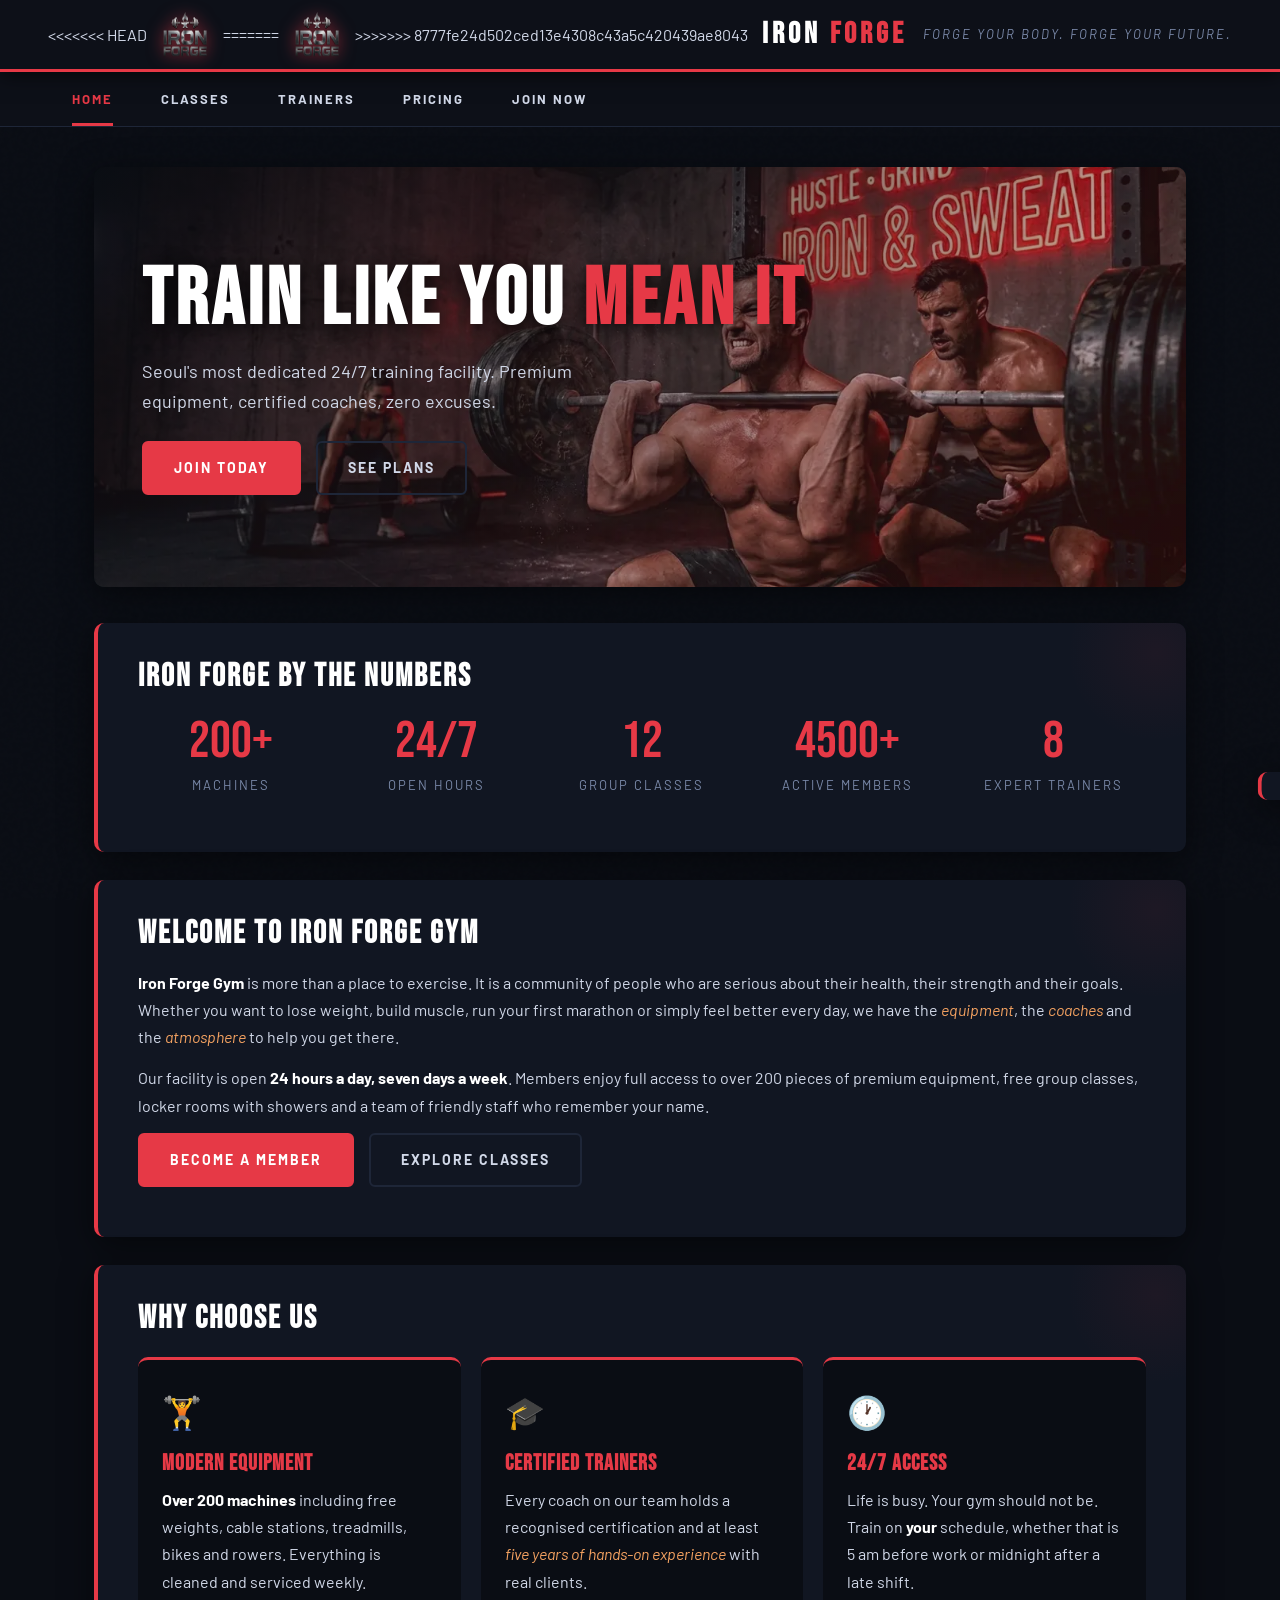
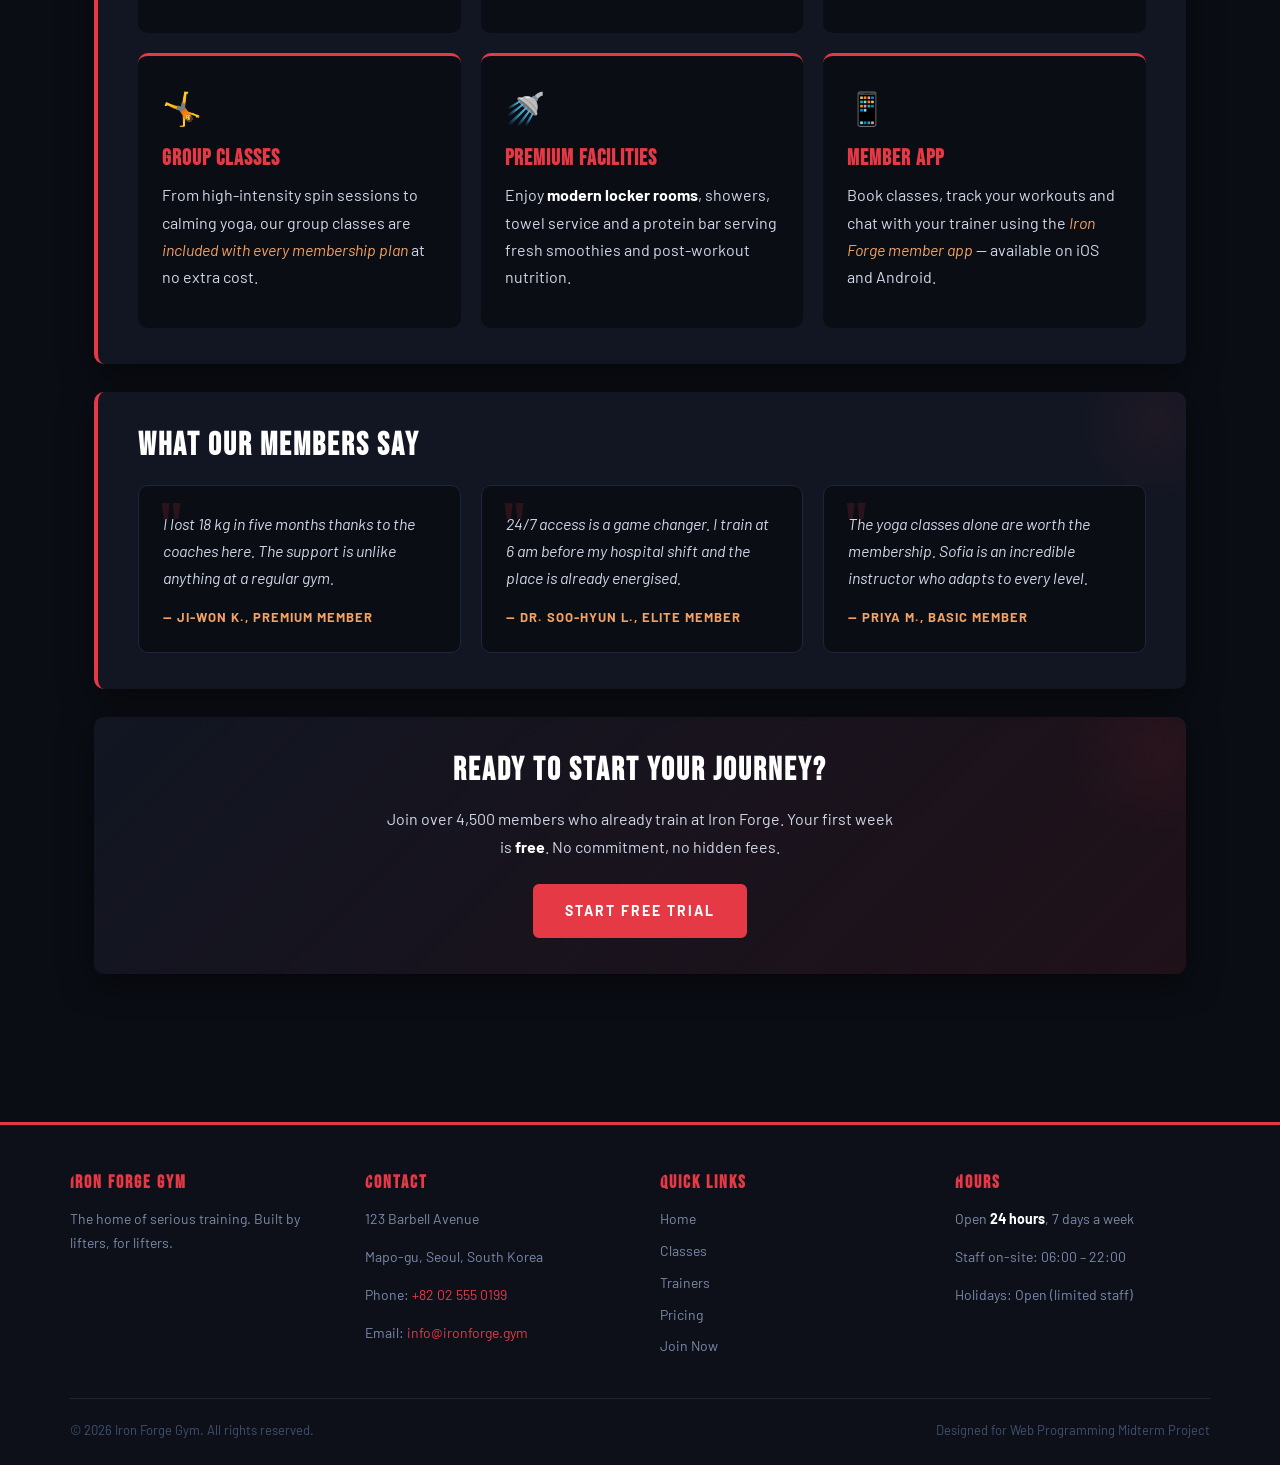
==== commit 3c7f2c8c: "Merged changes" ====
--- a/index.html
+++ b/index.html
@@ -15,7 +15,11 @@
     <!-- ===== HEADER ===== -->
     <header>
         <div class="brand">
+<<<<<<< HEAD
             <img src="assets/logo.webp" loading="lazy"alt="Iron Forge Gym Logo">
+=======
+            <img src="assets/logo.webp" alt="Iron Forge Gym Logo">
+>>>>>>> 8777fe24d502ced13e4308c43a5c420439ae8043
             <h1>IRON <span>FORGE</span></h1>
         </div>
         <p class="tagline"><em>Forge your body. Forge your future.</em></p>
